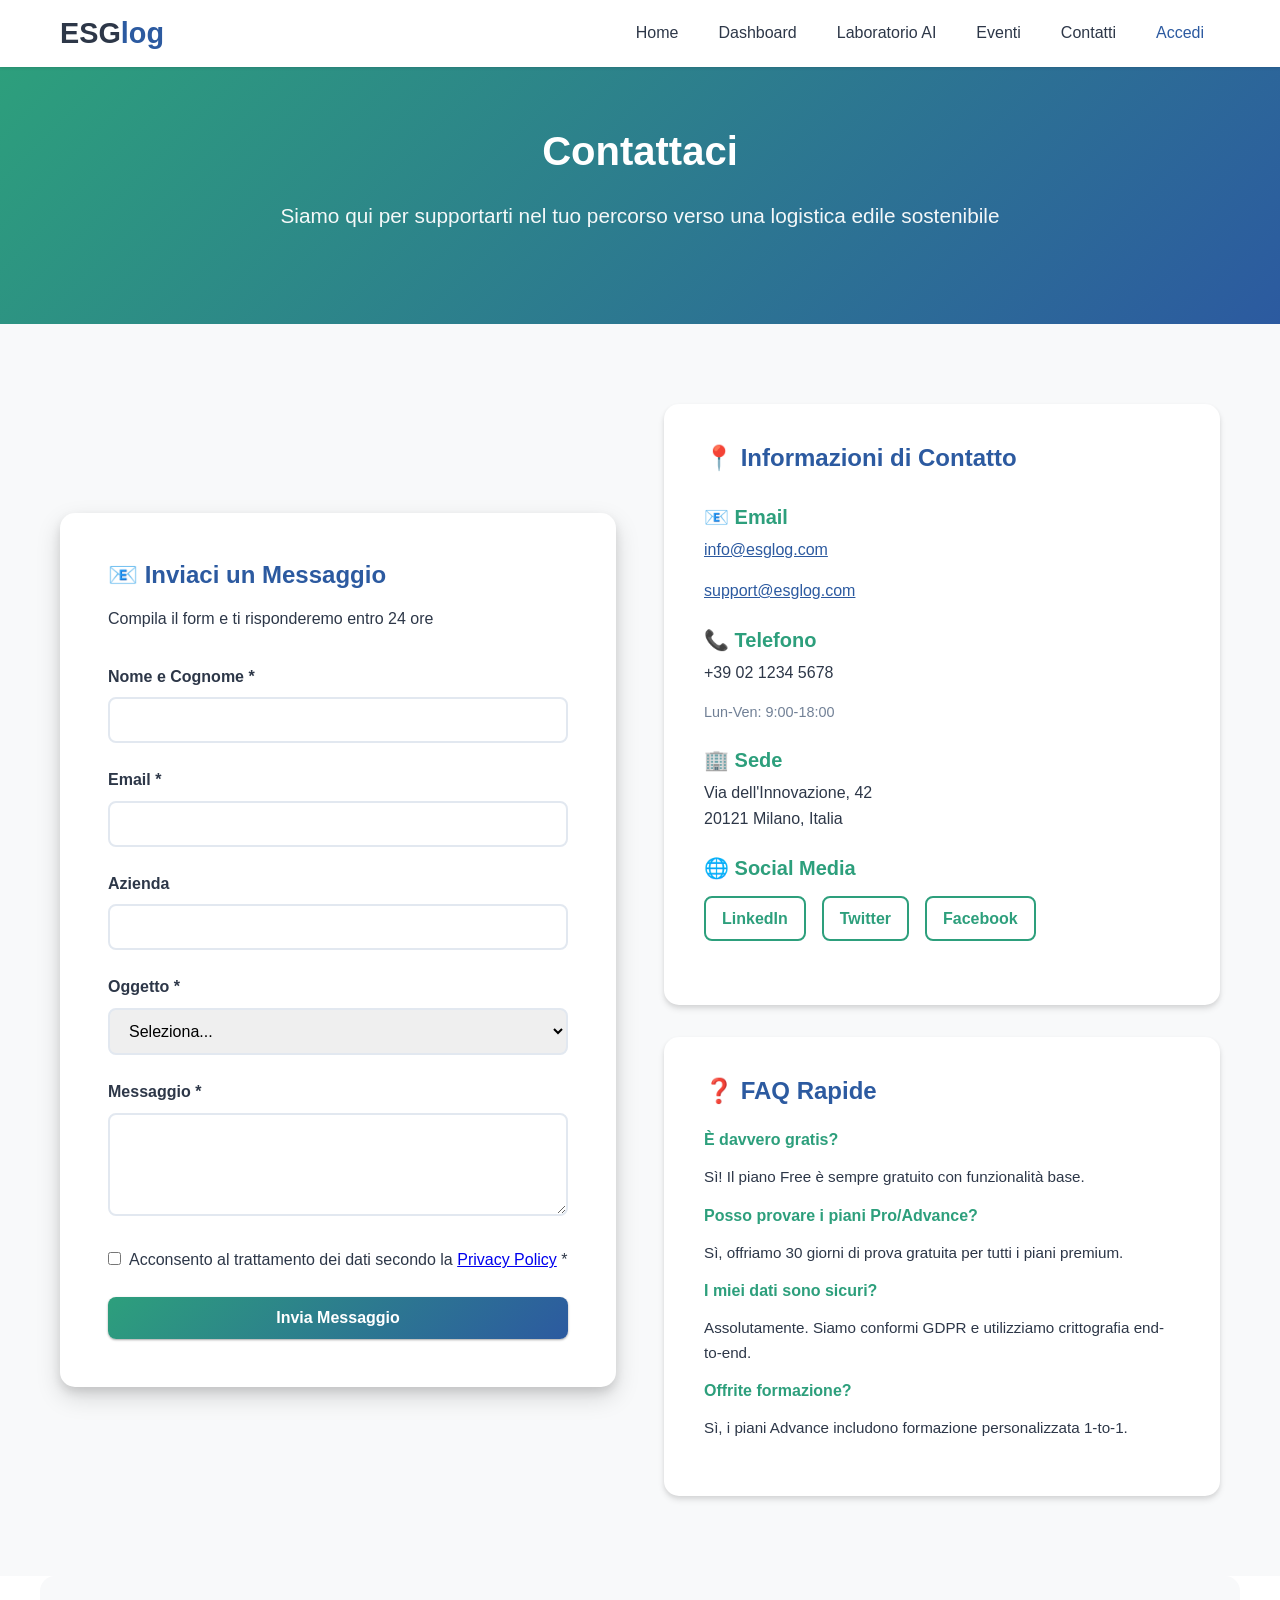
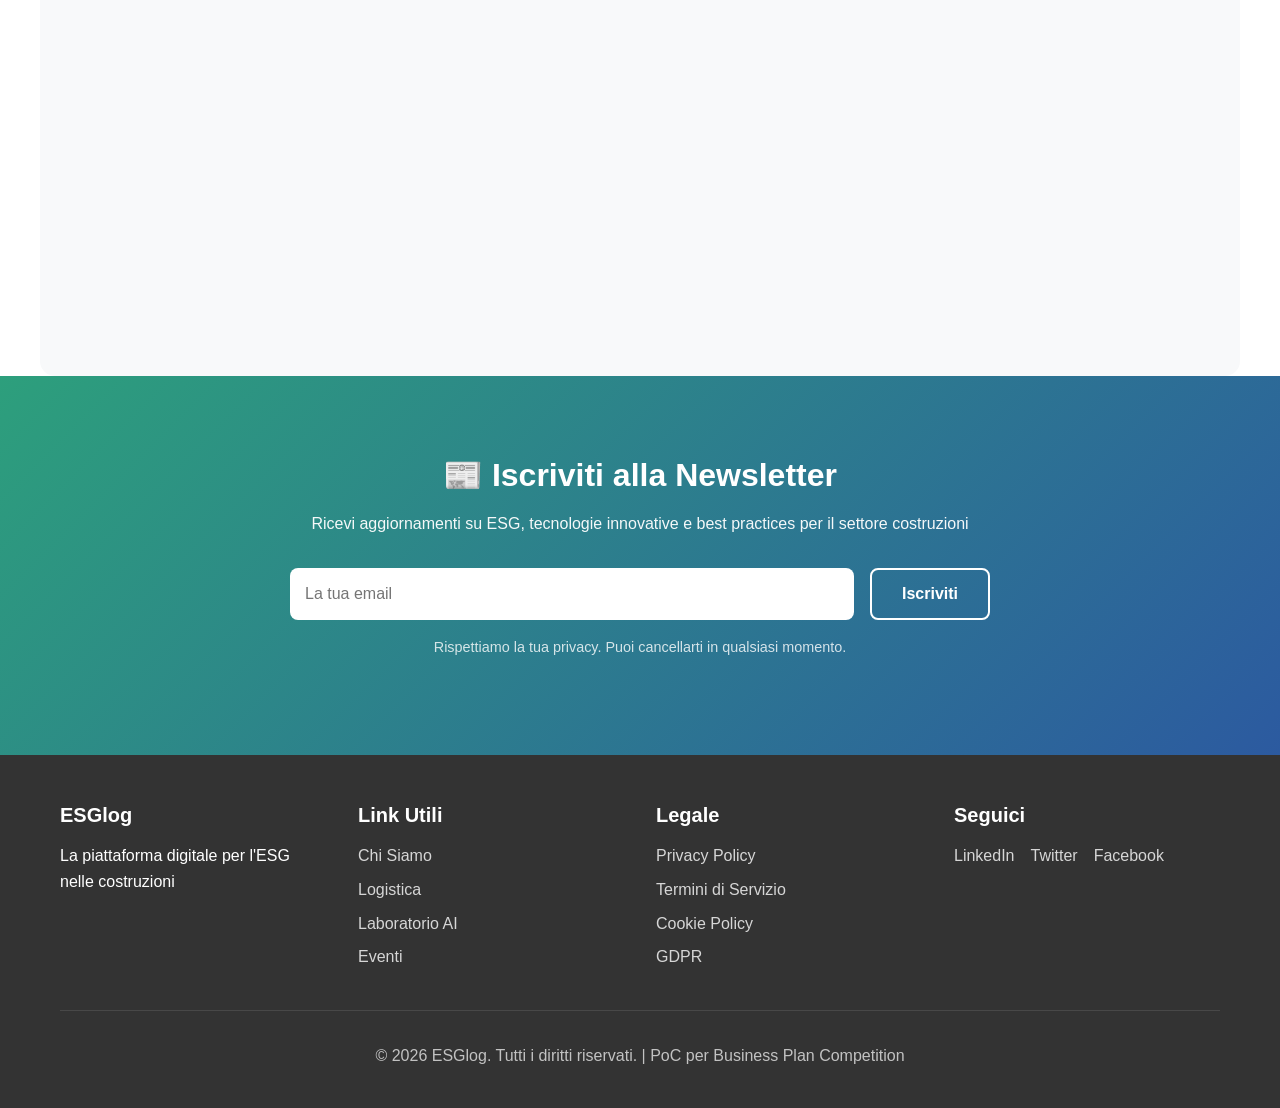
==== contatti.html @ 15c64254 "Implementa sito web statico ESGlog PoC per Business Plan Competition Sviluppo completo di piattaform" ====
<!DOCTYPE html>
<html lang="it">
<head>
    <meta charset="UTF-8">
    <meta name="viewport" content="width=device-width, initial-scale=1.0">
    <title>Contatti - ESGlog</title>
    <link rel="stylesheet" href="css/style.css">
</head>
<body>
    <header class="header">
        <nav class="navbar">
            <div class="container nav-container">
                <div class="logo">
                    <a href="index.html">
                        <h1>ESG<span class="logo-highlight">log</span></h1>
                    </a>
                </div>
                <button class="menu-toggle" aria-label="Toggle menu" aria-expanded="false">
                    <span></span>
                    <span></span>
                    <span></span>
                </button>
                <ul class="nav-menu">
                    <li><a href="index.html" class="nav-link">Home</a></li>
                    <li><a href="dashboard.html" class="nav-link">Dashboard</a></li>
                    <li><a href="laboratorio.html" class="nav-link">Laboratorio AI</a></li>
                    <li><a href="eventi.html" class="nav-link">Eventi</a></li>
                    <li><a href="contatti.html" class="nav-link">Contatti</a></li>
                    <li><a href="#" class="nav-link btn-login" id="loginBtn">Accedi</a></li>
                </ul>
            </div>
        </nav>
    </header>

    <section class="hero" style="padding: 60px 0;">
        <div class="container">
            <h2 class="hero-title" style="font-size: 2.5rem;">Contattaci</h2>
            <p class="hero-subtitle">Siamo qui per supportarti nel tuo percorso verso una logistica edile sostenibile</p>
        </div>
    </section>

    <section style="padding: 80px 0; background-color: var(--light-gray);">
        <div class="container">
            <div class="mission-grid" style="gap: 3rem;">
                <!-- Form Contatti -->
                <div>
                    <div class="register-form-container">
                        <h3 style="color: var(--primary-blue);">📧 Inviaci un Messaggio</h3>
                        <p style="margin-bottom: 2rem;">Compila il form e ti risponderemo entro 24 ore</p>

                        <form id="contactForm" class="register-form">
                            <div class="form-group">
                                <label for="contactName">Nome e Cognome *</label>
                                <input type="text" id="contactName" required>
                            </div>

                            <div class="form-group">
                                <label for="contactEmail">Email *</label>
                                <input type="email" id="contactEmail" required>
                            </div>

                            <div class="form-group">
                                <label for="contactCompany">Azienda</label>
                                <input type="text" id="contactCompany">
                            </div>

                            <div class="form-group">
                                <label for="contactSubject">Oggetto *</label>
                                <select id="contactSubject" required>
                                    <option value="">Seleziona...</option>
                                    <option value="info">Informazioni Generali</option>
                                    <option value="demo">Richiesta Demo</option>
                                    <option value="support">Supporto Tecnico</option>
                                    <option value="partnership">Partnership</option>
                                    <option value="sales">Vendite e Piani</option>
                                    <option value="other">Altro</option>
                                </select>
                            </div>

                            <div class="form-group">
                                <label for="contactMessage">Messaggio *</label>
                                <textarea id="contactMessage" rows="5" style="width: 100%; padding: 12px; border: 2px solid var(--border-color); border-radius: 8px; font-family: inherit;" required></textarea>
                            </div>

                            <div class="form-group checkbox-group">
                                <label>
                                    <input type="checkbox" id="contactPrivacy" required>
                                    <span>Acconsento al trattamento dei dati secondo la <a href="#" target="_blank">Privacy Policy</a> *</span>
                                </label>
                            </div>

                            <button type="submit" class="btn btn-primary btn-block">Invia Messaggio</button>
                        </form>

                        <div id="contactSuccess" class="alert alert-success" style="display: none; margin-top: 1.5rem;">
                            ✅ Messaggio inviato con successo! Ti risponderemo entro 24 ore.
                        </div>
                    </div>
                </div>

                <!-- Info Contatti -->
                <div>
                    <div style="background: white; padding: 2.5rem; border-radius: 15px; box-shadow: var(--shadow-md); margin-bottom: 2rem;">
                        <h3 style="color: var(--primary-blue); margin-bottom: 2rem;">📍 Informazioni di Contatto</h3>

                        <div style="margin-bottom: 1.5rem;">
                            <h4 style="color: var(--primary-green); margin-bottom: 0.5rem;">📧 Email</h4>
                            <p><a href="mailto:info@esglog.com" style="color: var(--primary-blue);">info@esglog.com</a></p>
                            <p><a href="mailto:support@esglog.com" style="color: var(--primary-blue);">support@esglog.com</a></p>
                        </div>

                        <div style="margin-bottom: 1.5rem;">
                            <h4 style="color: var(--primary-green); margin-bottom: 0.5rem;">📞 Telefono</h4>
                            <p>+39 02 1234 5678</p>
                            <p style="font-size: 0.9rem; color: var(--text-light);">Lun-Ven: 9:00-18:00</p>
                        </div>

                        <div style="margin-bottom: 1.5rem;">
                            <h4 style="color: var(--primary-green); margin-bottom: 0.5rem;">🏢 Sede</h4>
                            <p>Via dell'Innovazione, 42<br>20121 Milano, Italia</p>
                        </div>

                        <div style="margin-bottom: 1.5rem;">
                            <h4 style="color: var(--primary-green); margin-bottom: 0.5rem;">🌐 Social Media</h4>
                            <div class="social-links" style="display: flex; gap: 1rem; margin-top: 1rem;">
                                <a href="#" class="btn btn-outline" style="padding: 0.5rem 1rem;">LinkedIn</a>
                                <a href="#" class="btn btn-outline" style="padding: 0.5rem 1rem;">Twitter</a>
                                <a href="#" class="btn btn-outline" style="padding: 0.5rem 1rem;">Facebook</a>
                            </div>
                        </div>
                    </div>

                    <!-- FAQ -->
                    <div style="background: white; padding: 2.5rem; border-radius: 15px; box-shadow: var(--shadow-md);">
                        <h3 style="color: var(--primary-blue); margin-bottom: 1.5rem;">❓ FAQ Rapide</h3>

                        <div style="margin-bottom: 1rem;">
                            <h4 style="font-size: 1rem; color: var(--primary-green);">È davvero gratis?</h4>
                            <p style="font-size: 0.95rem;">Sì! Il piano Free è sempre gratuito con funzionalità base.</p>
                        </div>

                        <div style="margin-bottom: 1rem;">
                            <h4 style="font-size: 1rem; color: var(--primary-green);">Posso provare i piani Pro/Advance?</h4>
                            <p style="font-size: 0.95rem;">Sì, offriamo 30 giorni di prova gratuita per tutti i piani premium.</p>
                        </div>

                        <div style="margin-bottom: 1rem;">
                            <h4 style="font-size: 1rem; color: var(--primary-green);">I miei dati sono sicuri?</h4>
                            <p style="font-size: 0.95rem;">Assolutamente. Siamo conformi GDPR e utilizziamo crittografia end-to-end.</p>
                        </div>

                        <div>
                            <h4 style="font-size: 1rem; color: var(--primary-green);">Offrite formazione?</h4>
                            <p style="font-size: 0.95rem;">Sì, i piani Advance includono formazione personalizzata 1-to-1.</p>
                        </div>
                    </div>
                </div>
            </div>
        </div>
    </section>

    <!-- Mappa -->
    <section style="padding: 0; background-color: var(--white);">
        <div class="container" style="padding: 0;">
            <div style="width: 100%; height: 400px; background: var(--light-gray); border-radius: 15px; overflow: hidden; position: relative;">
                <!-- Placeholder Google Maps -->
                <iframe
                    src="https://www.google.com/maps/embed?pb=!1m18!1m12!1m3!1d2970.097834836849!2d9.188463315441826!3d45.46427797910079!2m3!1f0!2f0!3f0!3m2!1i1024!2i768!4f13.1!3m3!1m2!1s0x4786c6cd1dcf0d21%3A0xf4e1c1c1e1c1e1c1!2sMilano%2C%20MI!5e0!3m2!1sit!2sit!4v1234567890123!5m2!1sit!2sit"
                    width="100%"
                    height="400"
                    style="border:0;"
                    allowfullscreen=""
                    loading="lazy"
                    referrerpolicy="no-referrer-when-downgrade"
                    title="Mappa sede ESGlog Milano">
                </iframe>
            </div>
        </div>
    </section>

    <!-- Newsletter -->
    <section style="padding: 80px 0; background: var(--gradient-green-blue);">
        <div class="container">
            <div style="max-width: 700px; margin: 0 auto; text-align: center; color: white;">
                <h2 style="color: white; margin-bottom: 1rem;">📰 Iscriviti alla Newsletter</h2>
                <p style="margin-bottom: 2rem; opacity: 0.95;">Ricevi aggiornamenti su ESG, tecnologie innovative e best practices per il settore costruzioni</p>

                <form id="newsletterForm" style="display: flex; gap: 1rem; flex-wrap: wrap; justify-content: center;">
                    <input
                        type="email"
                        id="newsletterEmail"
                        placeholder="La tua email"
                        required
                        style="flex: 1; min-width: 250px; padding: 15px; border: none; border-radius: 8px; font-size: 1rem;"
                    >
                    <button type="submit" class="btn btn-secondary" style="padding: 15px 30px;">Iscriviti</button>
                </form>

                <p style="margin-top: 1rem; font-size: 0.9rem; opacity: 0.8;">
                    Rispettiamo la tua privacy. Puoi cancellarti in qualsiasi momento.
                </p>

                <div id="newsletterSuccess" class="alert alert-success" style="display: none; margin-top: 1.5rem; color: var(--text-dark);">
                    ✅ Iscrizione completata! Controlla la tua email per confermare.
                </div>
            </div>
        </div>
    </section>

    <!-- Questionario Popup (simulazione) -->
    <div id="surveyPopup" class="modal">
        <div class="modal-content">
            <span class="close" onclick="closeSurvey()">&times;</span>
            <h3>📋 Aiutaci a Migliorare!</h3>
            <p>Dedica 2 minuti per completare il nostro questionario</p>
            <p style="margin: 1.5rem 0;">Nella versione production, questo sarebbe un Google Form embedded o un questionario interattivo per raccogliere feedback degli utenti.</p>
            <button class="btn btn-primary" onclick="window.open('https://forms.google.com', '_blank')">Apri Questionario</button>
            <button class="btn btn-secondary" onclick="closeSurvey()">Chiudi</button>
        </div>
    </div>

    <footer class="footer">
        <div class="container">
            <div class="footer-grid">
                <div class="footer-col">
                    <h4>ESGlog</h4>
                    <p>La piattaforma digitale per l'ESG nelle costruzioni</p>
                </div>
                <div class="footer-col">
                    <h4>Link Utili</h4>
                    <ul>
                        <li><a href="index.html#mission">Chi Siamo</a></li>
                        <li><a href="logistica.html">Logistica</a></li>
                        <li><a href="laboratorio.html">Laboratorio AI</a></li>
                        <li><a href="eventi.html">Eventi</a></li>
                    </ul>
                </div>
                <div class="footer-col">
                    <h4>Legale</h4>
                    <ul>
                        <li><a href="#">Privacy Policy</a></li>
                        <li><a href="#">Termini di Servizio</a></li>
                        <li><a href="#">Cookie Policy</a></li>
                        <li><a href="#">GDPR</a></li>
                    </ul>
                </div>
                <div class="footer-col">
                    <h4>Seguici</h4>
                    <div class="social-links">
                        <a href="#">LinkedIn</a>
                        <a href="#">Twitter</a>
                        <a href="#">Facebook</a>
                    </div>
                </div>
            </div>
            <div class="footer-bottom">
                <p>&copy; 2026 ESGlog. Tutti i diritti riservati. | PoC per Business Plan Competition</p>
            </div>
        </div>
    </footer>

    <script src="js/auth.js"></script>
    <script src="js/main.js"></script>
    <script>
        // Contact Form
        document.getElementById('contactForm').addEventListener('submit', function(e) {
            e.preventDefault();

            // Simulazione invio (in produzione: backend/API)
            setTimeout(() => {
                document.getElementById('contactSuccess').style.display = 'block';
                this.reset();

                setTimeout(() => {
                    document.getElementById('contactSuccess').style.display = 'none';
                }, 5000);
            }, 500);
        });

        // Newsletter Form
        document.getElementById('newsletterForm').addEventListener('submit', function(e) {
            e.preventDefault();

            const email = document.getElementById('newsletterEmail').value;

            // Simulazione Mailchimp integration
            setTimeout(() => {
                document.getElementById('newsletterSuccess').style.display = 'block';
                this.reset();

                setTimeout(() => {
                    document.getElementById('newsletterSuccess').style.display = 'none';
                }, 5000);
            }, 500);

            console.log('Newsletter signup:', email);
        });

        // Survey popup dopo 10 secondi (solo se non già mostrato)
        setTimeout(function() {
            const surveyShown = sessionStorage.getItem('surveyShown');
            if (!surveyShown) {
                document.getElementById('surveyPopup').classList.add('active');
                sessionStorage.setItem('surveyShown', 'true');
            }
        }, 10000);

        function closeSurvey() {
            document.getElementById('surveyPopup').classList.remove('active');
        }
    </script>
</body>
</html>
---- css/style.css ----
/* =====================================================
   ESGlog - Stylesheet Principale
   Palette: Verde (#2d9f7c) / Blu (#2c5aa0) / Grigio (#f8f9fa)
   Mobile-First Responsive Design
   ===================================================== */

/* Reset e Base */
* {
    margin: 0;
    padding: 0;
    box-sizing: border-box;
}

:root {
    --primary-green: #2d9f7c;
    --primary-blue: #2c5aa0;
    --secondary-green: #26a69a;
    --accent-blue: #4a90e2;
    --dark-gray: #333333;
    --light-gray: #f8f9fa;
    --white: #ffffff;
    --text-dark: #2d3748;
    --text-light: #718096;
    --border-color: #e2e8f0;
    --success: #48bb78;
    --warning: #ed8936;
    --danger: #f56565;
    --gradient-green-blue: linear-gradient(135deg, var(--primary-green) 0%, var(--primary-blue) 100%);
    --shadow-sm: 0 1px 3px rgba(0, 0, 0, 0.12), 0 1px 2px rgba(0, 0, 0, 0.24);
    --shadow-md: 0 4px 6px rgba(0, 0, 0, 0.1), 0 2px 4px rgba(0, 0, 0, 0.06);
    --shadow-lg: 0 10px 25px rgba(0, 0, 0, 0.15), 0 5px 10px rgba(0, 0, 0, 0.1);
    --transition: all 0.3s ease;
}

html {
    scroll-behavior: smooth;
}

body {
    font-family: -apple-system, BlinkMacSystemFont, 'Segoe UI', Roboto, 'Helvetica Neue', Arial, sans-serif;
    font-size: 16px;
    line-height: 1.6;
    color: var(--text-dark);
    background-color: var(--white);
}

.container {
    max-width: 1200px;
    margin: 0 auto;
    padding: 0 20px;
}

/* Typography */
h1, h2, h3, h4, h5, h6 {
    font-weight: 700;
    line-height: 1.2;
    color: var(--text-dark);
    margin-bottom: 1rem;
}

h1 { font-size: 2.5rem; }
h2 { font-size: 2rem; }
h3 { font-size: 1.5rem; }
h4 { font-size: 1.25rem; }

p {
    margin-bottom: 1rem;
}

.lead {
    font-size: 1.25rem;
    font-weight: 400;
    color: var(--text-light);
}

/* =====================================================
   HEADER & NAVIGATION
   ===================================================== */

.header {
    background-color: var(--white);
    box-shadow: var(--shadow-sm);
    position: sticky;
    top: 0;
    z-index: 1000;
    transition: var(--transition);
}

.navbar {
    padding: 1rem 0;
}

.nav-container {
    display: flex;
    justify-content: space-between;
    align-items: center;
}

.logo a {
    text-decoration: none;
    color: var(--primary-green);
}

.logo h1 {
    margin: 0;
    font-size: 1.8rem;
}

.logo-highlight {
    color: var(--primary-blue);
}

/* Menu Hamburger */
.menu-toggle {
    display: none;
    flex-direction: column;
    background: none;
    border: none;
    cursor: pointer;
    padding: 0.5rem;
}

.menu-toggle span {
    width: 25px;
    height: 3px;
    background-color: var(--primary-green);
    margin: 3px 0;
    transition: var(--transition);
    border-radius: 2px;
}

.nav-menu {
    display: flex;
    list-style: none;
    align-items: center;
    gap: 0.5rem;
}

.nav-link {
    text-decoration: none;
    color: var(--text-dark);
    padding: 0.5rem 1rem;
    border-radius: 5px;
    transition: var(--transition);
    font-weight: 500;
}

.nav-link:hover {
    background-color: var(--light-gray);
    color: var(--primary-green);
}

.btn-login {
    color: var(--primary-blue);
}

.btn-register {
    background: var(--gradient-green-blue);
    color: var(--white) !important;
}

.btn-register:hover {
    transform: translateY(-2px);
    box-shadow: var(--shadow-md);
}

/* Mobile Menu */
@media (max-width: 768px) {
    .menu-toggle {
        display: flex;
    }

    .nav-menu {
        position: absolute;
        top: 70px;
        left: 0;
        right: 0;
        background-color: var(--white);
        flex-direction: column;
        align-items: stretch;
        padding: 1rem;
        box-shadow: var(--shadow-md);
        max-height: 0;
        overflow: hidden;
        transition: max-height 0.3s ease;
    }

    .nav-menu.active {
        max-height: 500px;
    }

    .nav-link {
        padding: 1rem;
        border-bottom: 1px solid var(--border-color);
    }
}

/* =====================================================
   HERO SECTION
   ===================================================== */

.hero {
    background: var(--gradient-green-blue);
    color: var(--white);
    padding: 100px 0 80px;
    text-align: center;
}

.hero-content {
    max-width: 800px;
    margin: 0 auto;
}

.hero-title {
    font-size: 3rem;
    margin-bottom: 1.5rem;
    color: var(--white);
}

.hero-subtitle {
    font-size: 1.3rem;
    margin-bottom: 2rem;
    opacity: 0.95;
}

.hero-cta {
    display: flex;
    gap: 1rem;
    justify-content: center;
    flex-wrap: wrap;
}

@media (max-width: 768px) {
    .hero {
        padding: 60px 0 40px;
    }

    .hero-title {
        font-size: 2rem;
    }

    .hero-subtitle {
        font-size: 1.1rem;
    }
}

/* =====================================================
   BUTTONS
   ===================================================== */

.btn {
    display: inline-block;
    padding: 12px 30px;
    border-radius: 8px;
    text-decoration: none;
    font-weight: 600;
    transition: var(--transition);
    border: none;
    cursor: pointer;
    font-size: 1rem;
    text-align: center;
}

.btn-primary {
    background: var(--gradient-green-blue);
    color: var(--white);
    box-shadow: var(--shadow-sm);
}

.btn-primary:hover {
    transform: translateY(-2px);
    box-shadow: var(--shadow-md);
}

.btn-secondary {
    background-color: transparent;
    color: var(--white);
    border: 2px solid var(--white);
}

.btn-secondary:hover {
    background-color: var(--white);
    color: var(--primary-blue);
}

.btn-large {
    padding: 16px 40px;
    font-size: 1.1rem;
}

.btn-block {
    display: block;
    width: 100%;
}

.btn-outline {
    background-color: transparent;
    color: var(--primary-green);
    border: 2px solid var(--primary-green);
}

.btn-outline:hover {
    background-color: var(--primary-green);
    color: var(--white);
}

/* =====================================================
   MISSION SECTION
   ===================================================== */

.mission-section {
    padding: 80px 0;
    background-color: var(--white);
}

.mission-grid {
    display: grid;
    grid-template-columns: 1fr 1fr;
    gap: 4rem;
    align-items: center;
}

.mission-text h2 {
    color: var(--primary-blue);
    margin-bottom: 1.5rem;
}

.mission-list {
    list-style: none;
    margin: 2rem 0;
}

.mission-list li {
    padding: 0.8rem 0;
    border-left: 3px solid var(--primary-green);
    padding-left: 1rem;
    margin-bottom: 1rem;
}

.mission-image img {
    width: 100%;
    border-radius: 15px;
    box-shadow: var(--shadow-lg);
}

@media (max-width: 768px) {
    .mission-grid {
        grid-template-columns: 1fr;
        gap: 2rem;
    }

    .mission-image {
        order: -1;
    }
}

/* =====================================================
   ESG SECTION
   ===================================================== */

.esg-section {
    padding: 80px 0;
    background-color: var(--light-gray);
}

.section-header {
    text-align: center;
    margin-bottom: 4rem;
}

.section-header h2 {
    color: var(--primary-blue);
    margin-bottom: 1rem;
}

.section-subtitle {
    font-size: 1.2rem;
    color: var(--text-light);
}

.esg-grid {
    display: grid;
    grid-template-columns: repeat(auto-fit, minmax(300px, 1fr));
    gap: 2rem;
    margin-bottom: 4rem;
}

.esg-card {
    background-color: var(--white);
    padding: 2.5rem;
    border-radius: 15px;
    box-shadow: var(--shadow-md);
    transition: var(--transition);
}

.esg-card:hover {
    transform: translateY(-5px);
    box-shadow: var(--shadow-lg);
}

.esg-icon {
    width: 70px;
    height: 70px;
    border-radius: 50%;
    display: flex;
    align-items: center;
    justify-content: center;
    font-size: 2rem;
    font-weight: 700;
    color: var(--white);
    margin-bottom: 1.5rem;
}

.esg-icon.environmental {
    background: linear-gradient(135deg, #2d9f7c, #26a69a);
}

.esg-icon.social {
    background: linear-gradient(135deg, #2c5aa0, #4a90e2);
}

.esg-icon.governance {
    background: linear-gradient(135deg, #667eea, #764ba2);
}

.stats-list {
    list-style: none;
    margin-top: 1.5rem;
}

.stats-list li {
    padding: 0.5rem 0;
    font-size: 0.95rem;
}

/* Chart */
.digital-chart {
    background-color: var(--white);
    padding: 3rem;
    border-radius: 15px;
    box-shadow: var(--shadow-md);
    text-align: center;
}

.digital-chart h3 {
    color: var(--primary-blue);
    margin-bottom: 2rem;
}

.chart-container {
    position: relative;
    height: 400px;
    margin: 2rem 0;
}

.chart-note {
    font-size: 0.9rem;
    color: var(--text-light);
    margin-top: 1rem;
}

@media (max-width: 768px) {
    .chart-container {
        height: 300px;
    }

    .digital-chart {
        padding: 1.5rem;
    }
}

/* =====================================================
   CTA LOGISTICA
   ===================================================== */

.cta-logistica {
    padding: 80px 0;
    background: var(--gradient-green-blue);
    color: var(--white);
    text-align: center;
}

.cta-content h2 {
    color: var(--white);
    margin-bottom: 1rem;
}

.cta-content p {
    font-size: 1.2rem;
    margin-bottom: 2rem;
}

/* =====================================================
   REGISTRAZIONE
   ===================================================== */

.register-section {
    padding: 80px 0;
    background-color: var(--light-gray);
}

.register-container {
    display: grid;
    grid-template-columns: 1fr 1fr;
    gap: 4rem;
    align-items: start;
}

.register-info h2 {
    color: var(--primary-blue);
    margin-bottom: 1.5rem;
}

.benefits-list {
    list-style: none;
    margin-top: 2rem;
}

.benefits-list li {
    padding: 0.8rem 0;
    font-size: 1.1rem;
}

.register-form-container {
    background-color: var(--white);
    padding: 3rem;
    border-radius: 15px;
    box-shadow: var(--shadow-lg);
}

.register-form h3 {
    color: var(--primary-blue);
    margin-bottom: 2rem;
    text-align: center;
}

.form-group {
    margin-bottom: 1.5rem;
}

.form-group label {
    display: block;
    margin-bottom: 0.5rem;
    font-weight: 600;
    color: var(--text-dark);
}

.form-group input,
.form-group select {
    width: 100%;
    padding: 12px 15px;
    border: 2px solid var(--border-color);
    border-radius: 8px;
    font-size: 1rem;
    transition: var(--transition);
}

.form-group input:focus,
.form-group select:focus {
    outline: none;
    border-color: var(--primary-green);
    box-shadow: 0 0 0 3px rgba(45, 159, 124, 0.1);
}

.form-group small {
    display: block;
    margin-top: 0.3rem;
    color: var(--text-light);
    font-size: 0.85rem;
}

.checkbox-group label {
    display: flex;
    align-items: start;
    gap: 0.5rem;
    font-weight: 400;
}

.checkbox-group input[type="checkbox"] {
    width: auto;
    margin-top: 0.3rem;
}

.form-footer {
    text-align: center;
    margin-top: 1.5rem;
    color: var(--text-light);
}

.form-footer a {
    color: var(--primary-blue);
    text-decoration: none;
    font-weight: 600;
}

.form-footer a:hover {
    text-decoration: underline;
}

@media (max-width: 768px) {
    .register-container {
        grid-template-columns: 1fr;
        gap: 2rem;
    }

    .register-form-container {
        padding: 2rem;
    }
}

/* =====================================================
   FOOTER
   ===================================================== */

.footer {
    background-color: var(--dark-gray);
    color: var(--white);
    padding: 3rem 0 1.5rem;
}

.footer-grid {
    display: grid;
    grid-template-columns: repeat(auto-fit, minmax(200px, 1fr));
    gap: 2rem;
    margin-bottom: 2rem;
}

.footer-col h4 {
    color: var(--white);
    margin-bottom: 1rem;
}

.footer-col ul {
    list-style: none;
}

.footer-col ul li {
    margin-bottom: 0.5rem;
}

.footer-col a {
    color: rgba(255, 255, 255, 0.8);
    text-decoration: none;
    transition: var(--transition);
}

.footer-col a:hover {
    color: var(--primary-green);
}

.social-links {
    display: flex;
    gap: 1rem;
}

.footer-bottom {
    text-align: center;
    padding-top: 2rem;
    border-top: 1px solid rgba(255, 255, 255, 0.1);
    color: rgba(255, 255, 255, 0.7);
}

/* =====================================================
   MODAL
   ===================================================== */

.modal {
    display: none;
    position: fixed;
    z-index: 2000;
    left: 0;
    top: 0;
    width: 100%;
    height: 100%;
    background-color: rgba(0, 0, 0, 0.6);
    animation: fadeIn 0.3s ease;
}

.modal.active {
    display: flex;
    justify-content: center;
    align-items: center;
}

.modal-content {
    background-color: var(--white);
    padding: 3rem;
    border-radius: 15px;
    max-width: 500px;
    width: 90%;
    box-shadow: var(--shadow-lg);
    position: relative;
    animation: slideIn 0.3s ease;
}

.close {
    position: absolute;
    top: 1rem;
    right: 1.5rem;
    font-size: 2rem;
    cursor: pointer;
    color: var(--text-light);
    transition: var(--transition);
}

.close:hover {
    color: var(--danger);
}

@keyframes fadeIn {
    from { opacity: 0; }
    to { opacity: 1; }
}

@keyframes slideIn {
    from {
        opacity: 0;
        transform: translateY(-50px);
    }
    to {
        opacity: 1;
        transform: translateY(0);
    }
}

/* =====================================================
   DASHBOARD STYLES
   ===================================================== */

.dashboard-container {
    display: grid;
    grid-template-columns: 250px 1fr;
    min-height: calc(100vh - 70px);
}

.sidebar {
    background-color: var(--dark-gray);
    color: var(--white);
    padding: 2rem 0;
}

.sidebar-header {
    padding: 0 1.5rem 1.5rem;
    border-bottom: 1px solid rgba(255, 255, 255, 0.1);
}

.sidebar-nav {
    list-style: none;
    padding: 1rem 0;
}

.sidebar-nav li {
    margin: 0.5rem 0;
}

.sidebar-nav a {
    display: block;
    padding: 1rem 1.5rem;
    color: rgba(255, 255, 255, 0.8);
    text-decoration: none;
    transition: var(--transition);
    border-left: 3px solid transparent;
}

.sidebar-nav a:hover,
.sidebar-nav a.active {
    background-color: rgba(255, 255, 255, 0.1);
    border-left-color: var(--primary-green);
    color: var(--white);
}

.main-content {
    padding: 3rem;
    background-color: var(--light-gray);
}

.dashboard-header {
    margin-bottom: 3rem;
}

.dashboard-header h1 {
    color: var(--primary-blue);
}

.dashboard-grid {
    display: grid;
    grid-template-columns: repeat(auto-fit, minmax(300px, 1fr));
    gap: 2rem;
}

.dashboard-card {
    background-color: var(--white);
    padding: 2rem;
    border-radius: 15px;
    box-shadow: var(--shadow-md);
    transition: var(--transition);
}

.dashboard-card:hover {
    transform: translateY(-3px);
    box-shadow: var(--shadow-lg);
}

.card-icon {
    font-size: 3rem;
    margin-bottom: 1rem;
}

.card-title {
    color: var(--primary-blue);
    margin-bottom: 1rem;
}

/* Plans */
.plans-grid {
    display: grid;
    grid-template-columns: repeat(auto-fit, minmax(280px, 1fr));
    gap: 2rem;
    margin-top: 2rem;
}

.plan-card {
    background-color: var(--white);
    border: 3px solid var(--border-color);
    border-radius: 15px;
    padding: 2.5rem;
    text-align: center;
    transition: var(--transition);
}

.plan-card.featured {
    border-color: var(--primary-green);
    transform: scale(1.05);
}

.plan-card:hover {
    box-shadow: var(--shadow-lg);
}

.plan-name {
    color: var(--primary-blue);
    font-size: 1.8rem;
    margin-bottom: 1rem;
}

.plan-price {
    font-size: 3rem;
    font-weight: 700;
    color: var(--primary-green);
    margin-bottom: 0.5rem;
}

.plan-period {
    color: var(--text-light);
    margin-bottom: 2rem;
}

.plan-features {
    list-style: none;
    margin: 2rem 0;
    text-align: left;
}

.plan-features li {
    padding: 0.8rem 0;
    border-bottom: 1px solid var(--border-color);
}

.plan-features li:last-child {
    border-bottom: none;
}

/* Table */
.table-container {
    overflow-x: auto;
    background-color: var(--white);
    border-radius: 15px;
    box-shadow: var(--shadow-md);
    margin-top: 2rem;
}

table {
    width: 100%;
    border-collapse: collapse;
}

th, td {
    padding: 1rem;
    text-align: left;
    border-bottom: 1px solid var(--border-color);
}

th {
    background-color: var(--light-gray);
    font-weight: 600;
    color: var(--primary-blue);
}

tr:hover {
    background-color: var(--light-gray);
}

/* Alert */
.alert {
    padding: 1rem 1.5rem;
    border-radius: 8px;
    margin-bottom: 1.5rem;
}

.alert-success {
    background-color: #c6f6d5;
    color: #22543d;
    border-left: 4px solid var(--success);
}

.alert-info {
    background-color: #bee3f8;
    color: #2c5282;
    border-left: 4px solid var(--primary-blue);
}

.alert-warning {
    background-color: #feebc8;
    color: #7c2d12;
    border-left: 4px solid var(--warning);
}

/* Badge */
.badge {
    display: inline-block;
    padding: 0.3rem 0.8rem;
    border-radius: 20px;
    font-size: 0.85rem;
    font-weight: 600;
}

.badge-success {
    background-color: var(--success);
    color: var(--white);
}

.badge-warning {
    background-color: var(--warning);
    color: var(--white);
}

.badge-info {
    background-color: var(--primary-blue);
    color: var(--white);
}

/* =====================================================
   RESPONSIVE
   ===================================================== */

@media (max-width: 992px) {
    .dashboard-container {
        grid-template-columns: 1fr;
    }

    .sidebar {
        display: none;
    }

    .main-content {
        padding: 2rem 1rem;
    }
}

@media (max-width: 768px) {
    h1 { font-size: 2rem; }
    h2 { font-size: 1.7rem; }
    h3 { font-size: 1.3rem; }

    .section-header,
    .dashboard-header {
        margin-bottom: 2rem;
    }

    .plans-grid {
        grid-template-columns: 1fr;
    }

    .plan-card.featured {
        transform: scale(1);
    }
}

/* =====================================================
   ACCESSIBILITY
   ===================================================== */

:focus {
    outline: 2px solid var(--primary-green);
    outline-offset: 2px;
}

.sr-only {
    position: absolute;
    width: 1px;
    height: 1px;
    padding: 0;
    margin: -1px;
    overflow: hidden;
    clip: rect(0, 0, 0, 0);
    white-space: nowrap;
    border-width: 0;
}

/* =====================================================
   UTILITIES
   ===================================================== */

.text-center {
    text-align: center;
}

.mt-1 { margin-top: 0.5rem; }
.mt-2 { margin-top: 1rem; }
.mt-3 { margin-top: 1.5rem; }
.mt-4 { margin-top: 2rem; }

.mb-1 { margin-bottom: 0.5rem; }
.mb-2 { margin-bottom: 1rem; }
.mb-3 { margin-bottom: 1.5rem; }
.mb-4 { margin-bottom: 2rem; }

.hidden {
    display: none;
}
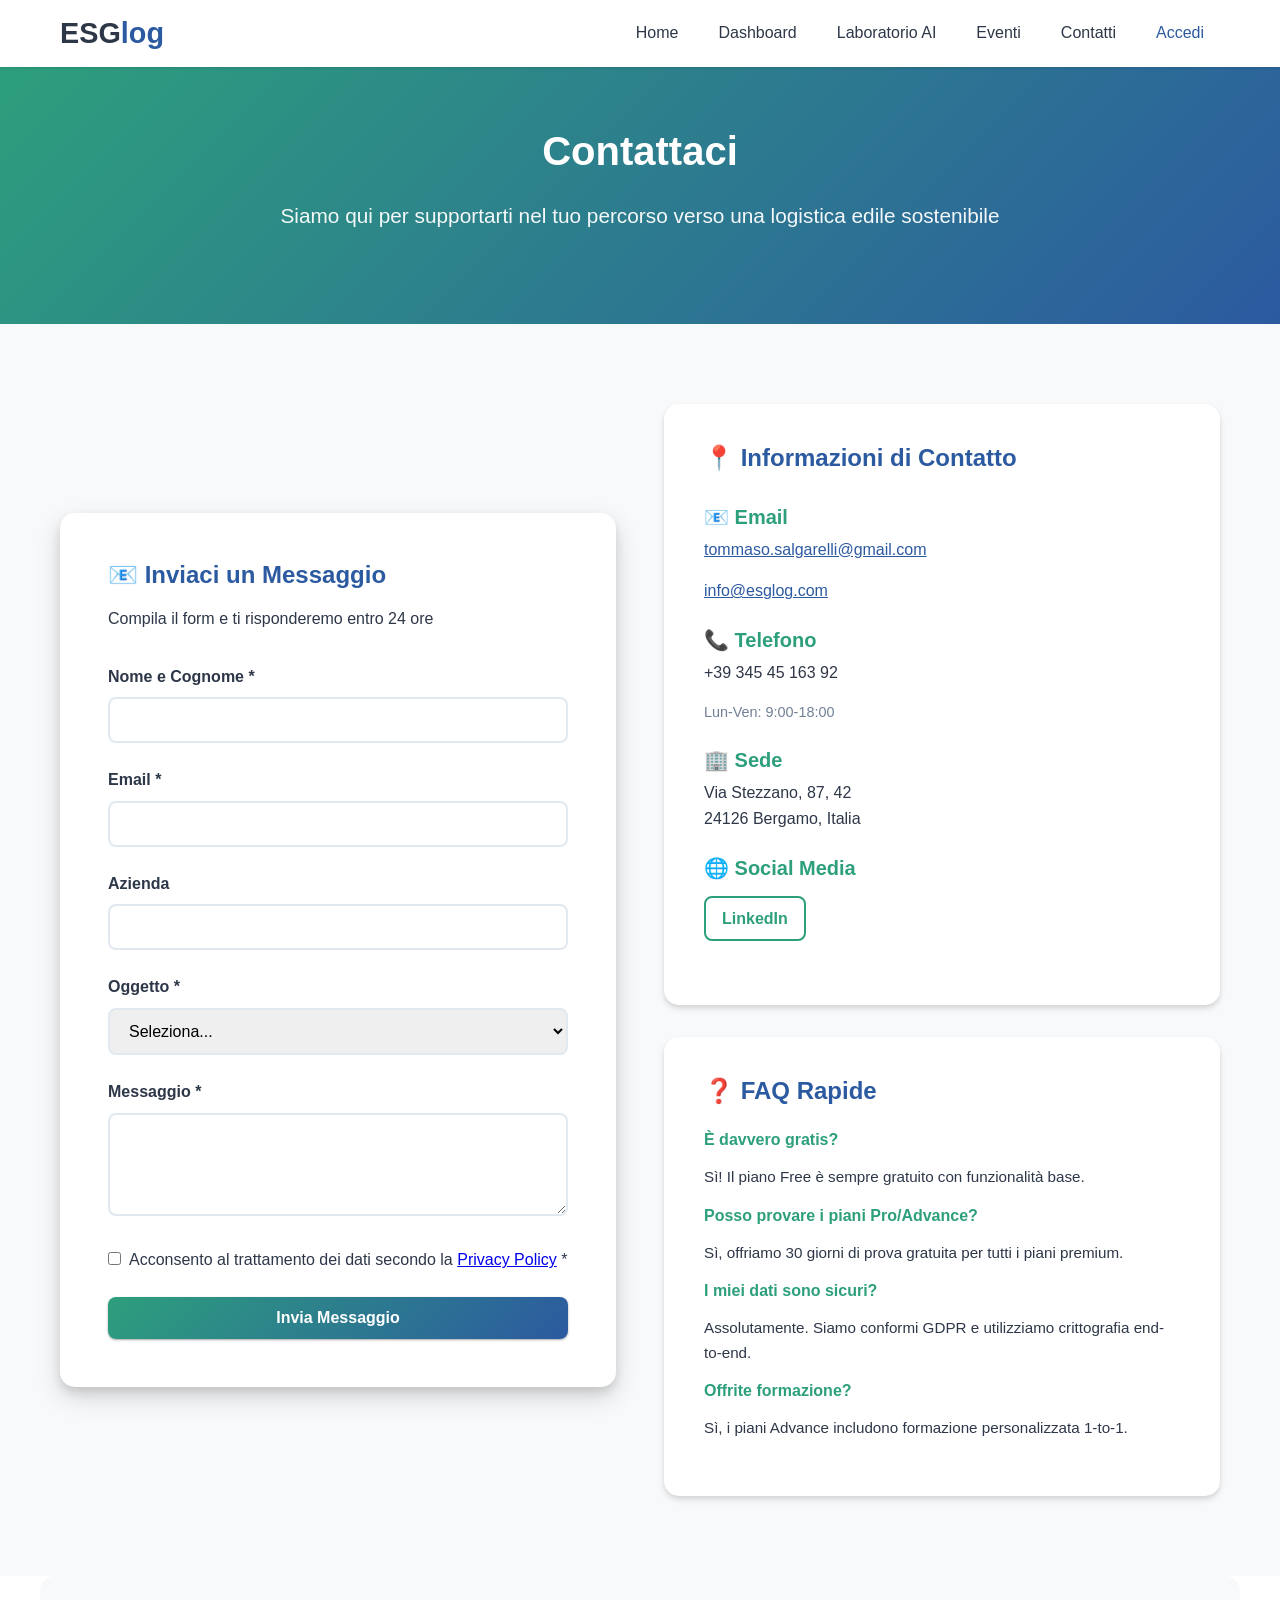
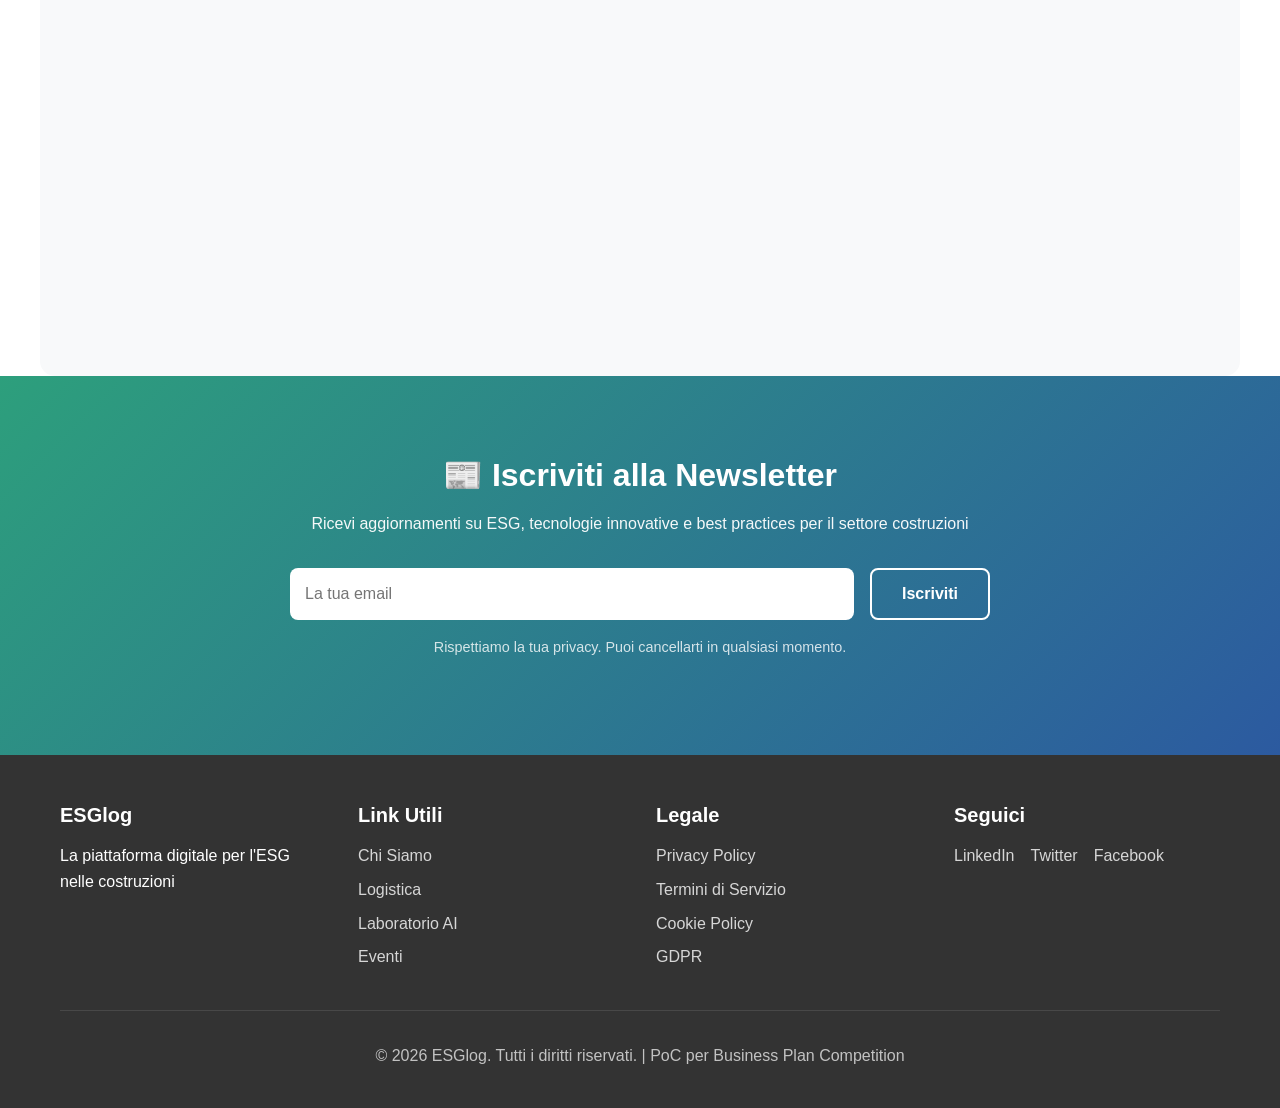
==== commit 0401bd43: "Update contatti.html" ====
--- a/contatti.html
+++ b/contatti.html
@@ -105,27 +105,25 @@
 
                         <div style="margin-bottom: 1.5rem;">
                             <h4 style="color: var(--primary-green); margin-bottom: 0.5rem;">📧 Email</h4>
-                            <p><a href="mailto:info@esglog.com" style="color: var(--primary-blue);">info@esglog.com</a></p>
-                            <p><a href="mailto:support@esglog.com" style="color: var(--primary-blue);">support@esglog.com</a></p>
+                            <p><a href="mailto:info@esglog.com" style="color: var(--primary-blue);">tommaso.salgarelli@gmail.com</a></p>
+                            <p><a href="mailto:support@esglog.com" style="color: var(--primary-blue);">info@esglog.com</a></p>
                         </div>
 
                         <div style="margin-bottom: 1.5rem;">
                             <h4 style="color: var(--primary-green); margin-bottom: 0.5rem;">📞 Telefono</h4>
-                            <p>+39 02 1234 5678</p>
+                            <p>+39 345 45 163 92</p>
                             <p style="font-size: 0.9rem; color: var(--text-light);">Lun-Ven: 9:00-18:00</p>
                         </div>
 
                         <div style="margin-bottom: 1.5rem;">
                             <h4 style="color: var(--primary-green); margin-bottom: 0.5rem;">🏢 Sede</h4>
-                            <p>Via dell'Innovazione, 42<br>20121 Milano, Italia</p>
+                            <p>Via Stezzano, 87, 42<br>24126 Bergamo, Italia</p>
                         </div>
 
                         <div style="margin-bottom: 1.5rem;">
                             <h4 style="color: var(--primary-green); margin-bottom: 0.5rem;">🌐 Social Media</h4>
                             <div class="social-links" style="display: flex; gap: 1rem; margin-top: 1rem;">
-                                <a href="#" class="btn btn-outline" style="padding: 0.5rem 1rem;">LinkedIn</a>
-                                <a href="#" class="btn btn-outline" style="padding: 0.5rem 1rem;">Twitter</a>
-                                <a href="#" class="btn btn-outline" style="padding: 0.5rem 1rem;">Facebook</a>
+                                <a href="https://www.linkedin.com/in/tommaso-salgarelli-509730283" class="btn btn-outline" style="padding: 0.5rem 1rem;">LinkedIn</a>
                             </div>
                         </div>
                     </div>
@@ -247,7 +245,7 @@
                 <div class="footer-col">
                     <h4>Seguici</h4>
                     <div class="social-links">
-                        <a href="#">LinkedIn</a>
+                        <a href="https://www.linkedin.com/in/tommaso-salgarelli-509730283">LinkedIn</a>
                         <a href="#">Twitter</a>
                         <a href="#">Facebook</a>
                     </div>
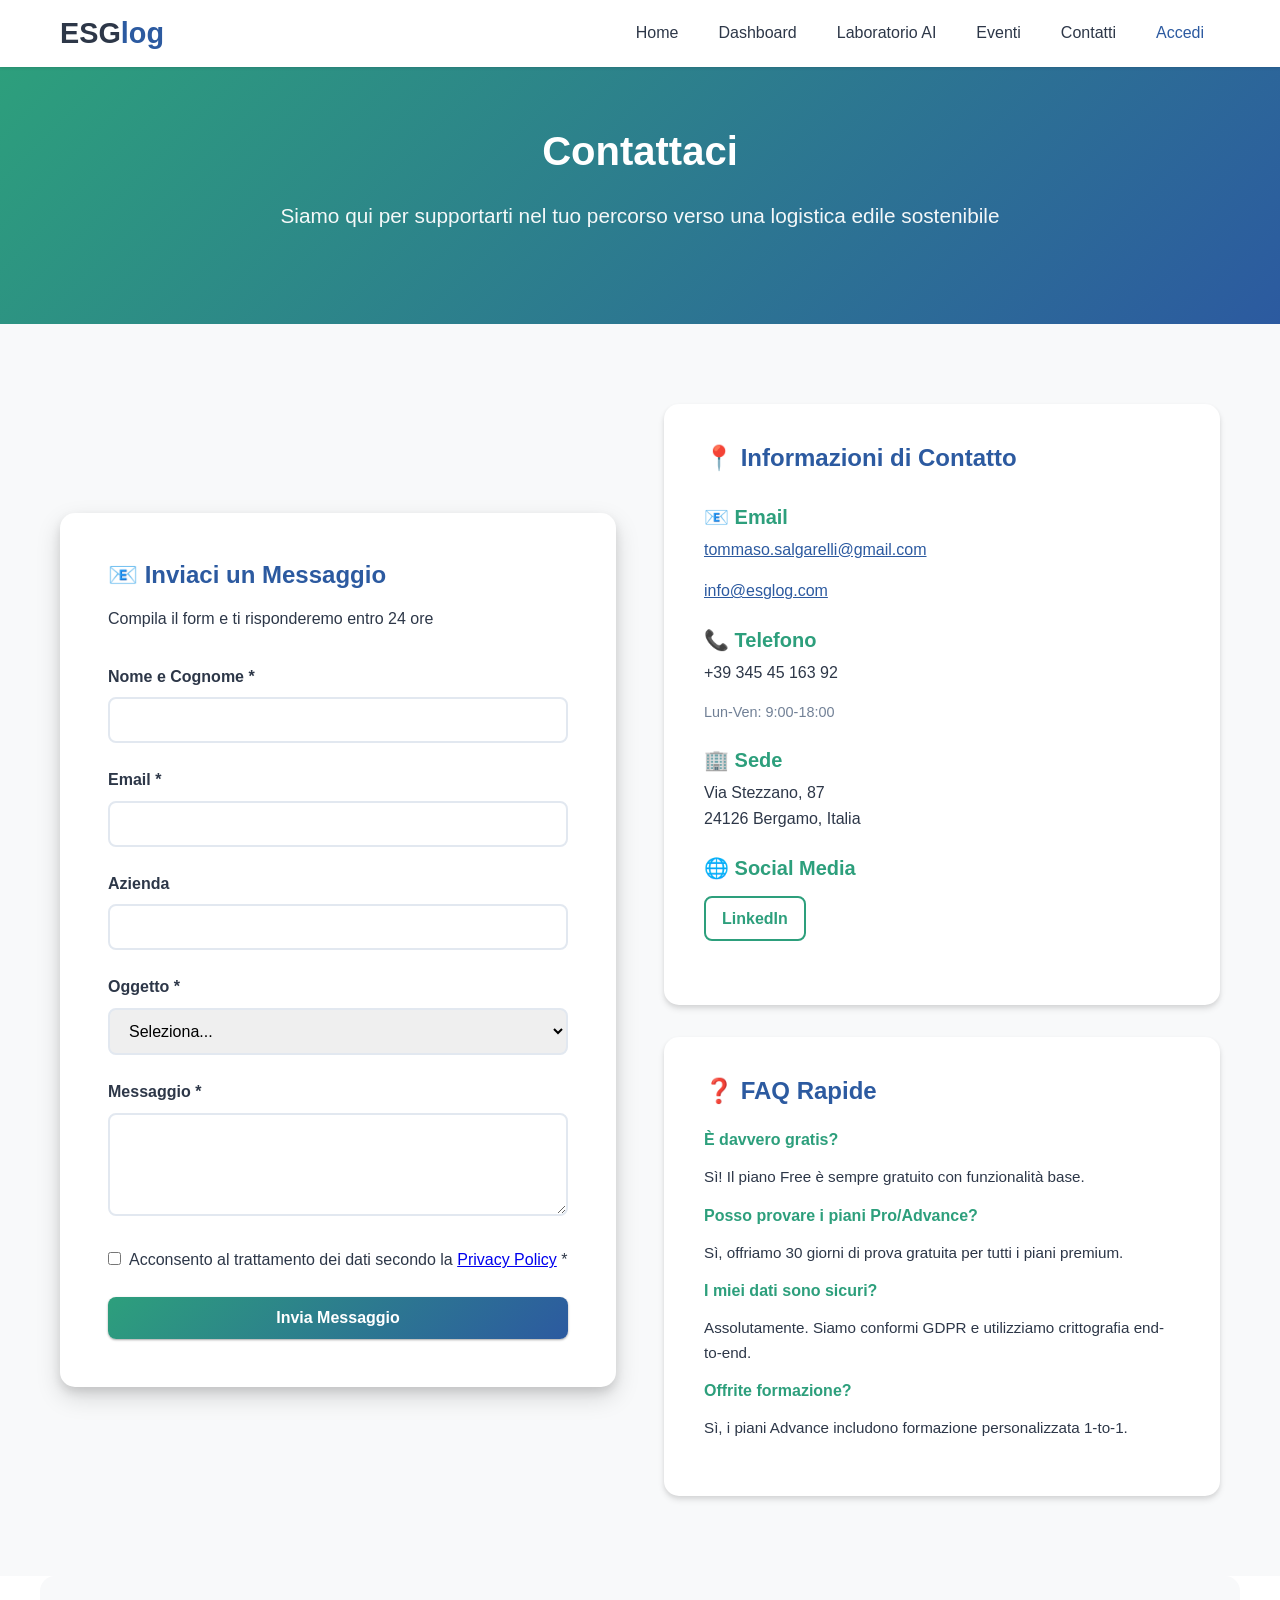
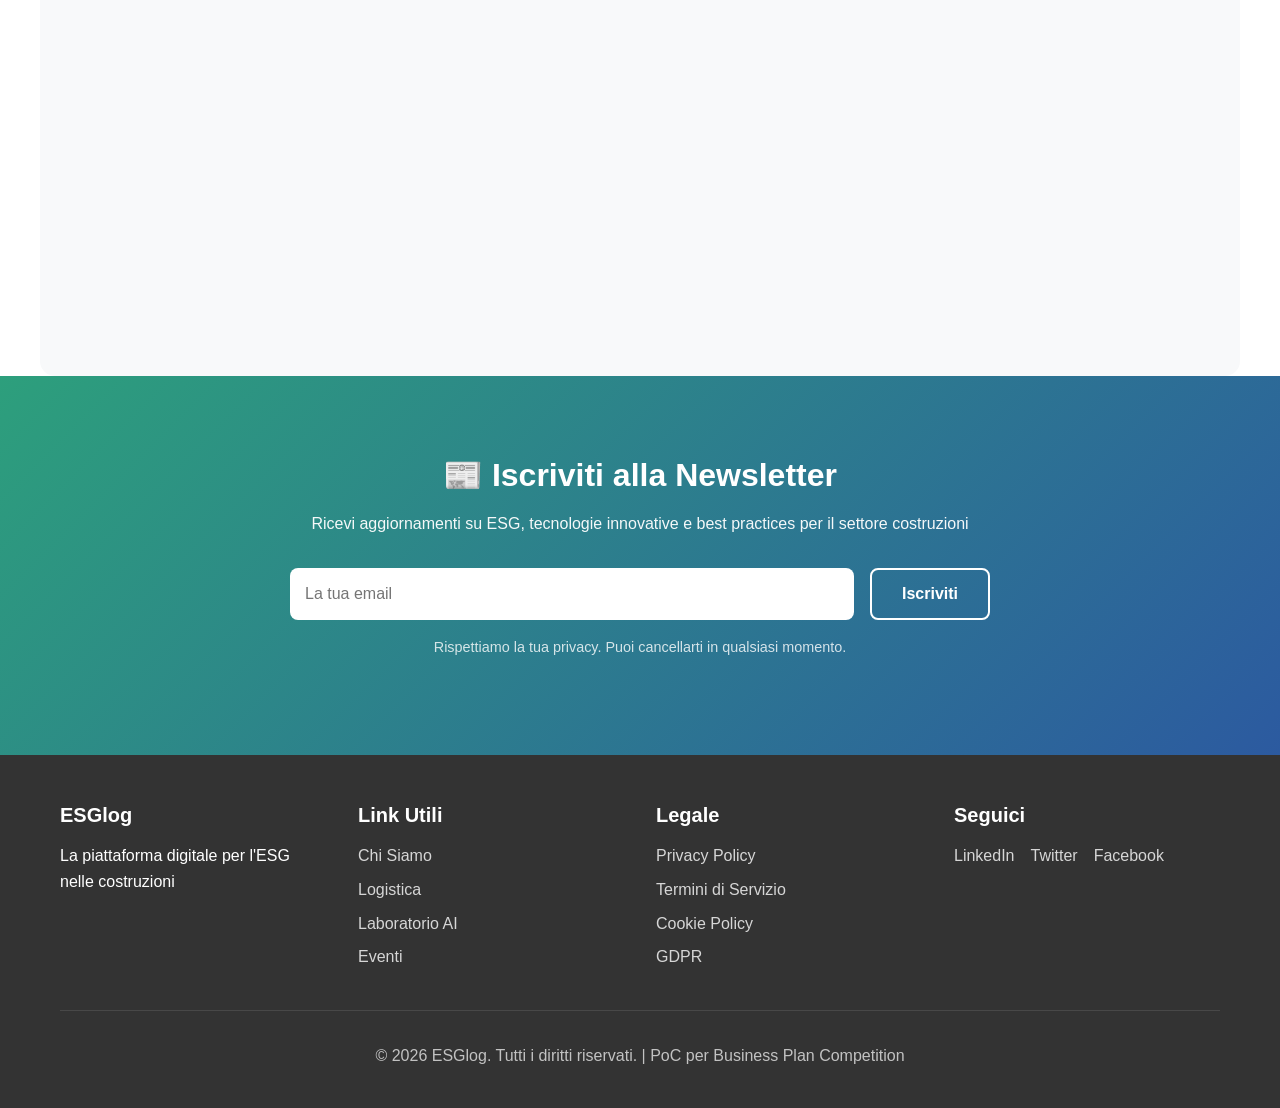
==== commit ebc183b9: "Update contatti.html" ====
--- a/contatti.html
+++ b/contatti.html
@@ -105,8 +105,8 @@
 
                         <div style="margin-bottom: 1.5rem;">
                             <h4 style="color: var(--primary-green); margin-bottom: 0.5rem;">📧 Email</h4>
-                            <p><a href="mailto:info@esglog.com" style="color: var(--primary-blue);">tommaso.salgarelli@gmail.com</a></p>
-                            <p><a href="mailto:support@esglog.com" style="color: var(--primary-blue);">info@esglog.com</a></p>
+                            <p><a href="mailto:tommaso.salgarelli@gmail.com" style="color: var(--primary-blue);">tommaso.salgarelli@gmail.com</a></p>
+                            <p><a href="mailto:info@esglog.com" style="color: var(--primary-blue);">info@esglog.com</a></p>
                         </div>
 
                         <div style="margin-bottom: 1.5rem;">
@@ -117,7 +117,7 @@
 
                         <div style="margin-bottom: 1.5rem;">
                             <h4 style="color: var(--primary-green); margin-bottom: 0.5rem;">🏢 Sede</h4>
-                            <p>Via Stezzano, 87, 42<br>24126 Bergamo, Italia</p>
+                            <p>Via Stezzano, 87<br>24126 Bergamo, Italia</p>
                         </div>
 
                         <div style="margin-bottom: 1.5rem;">
